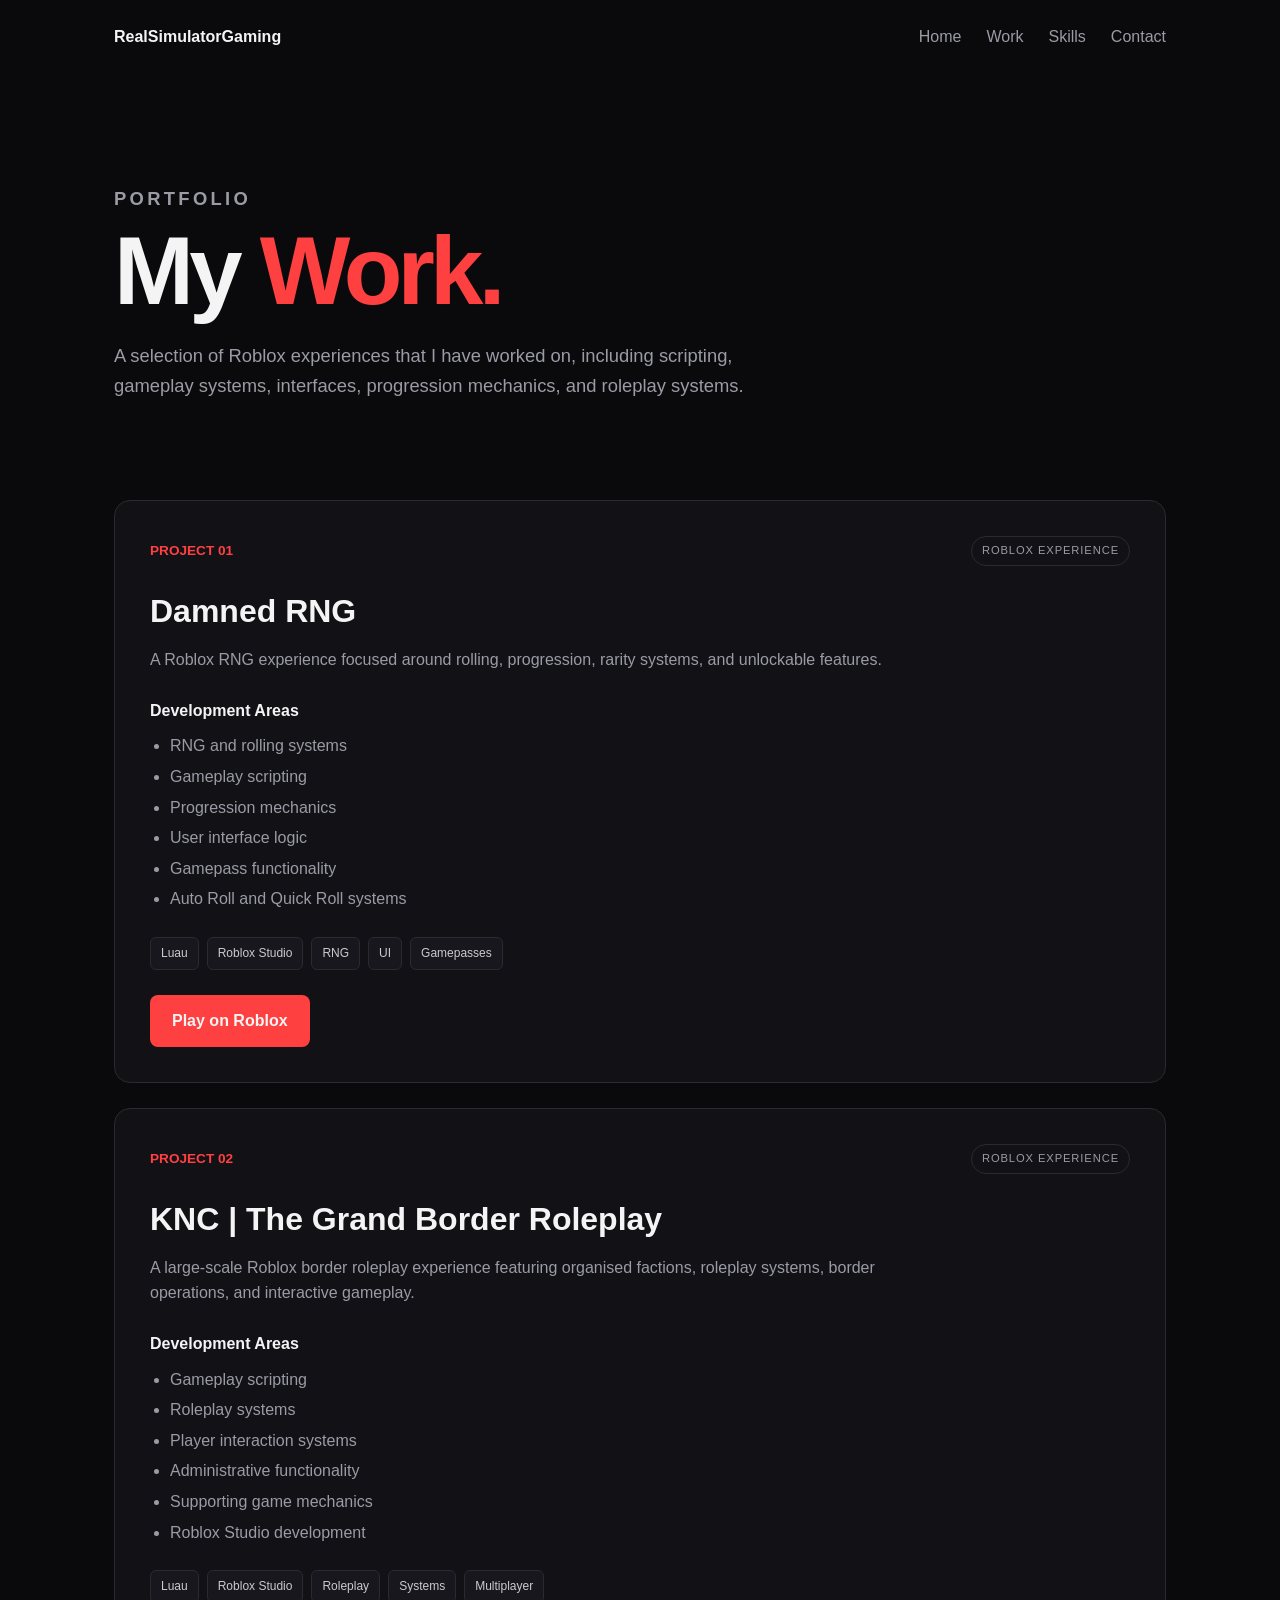
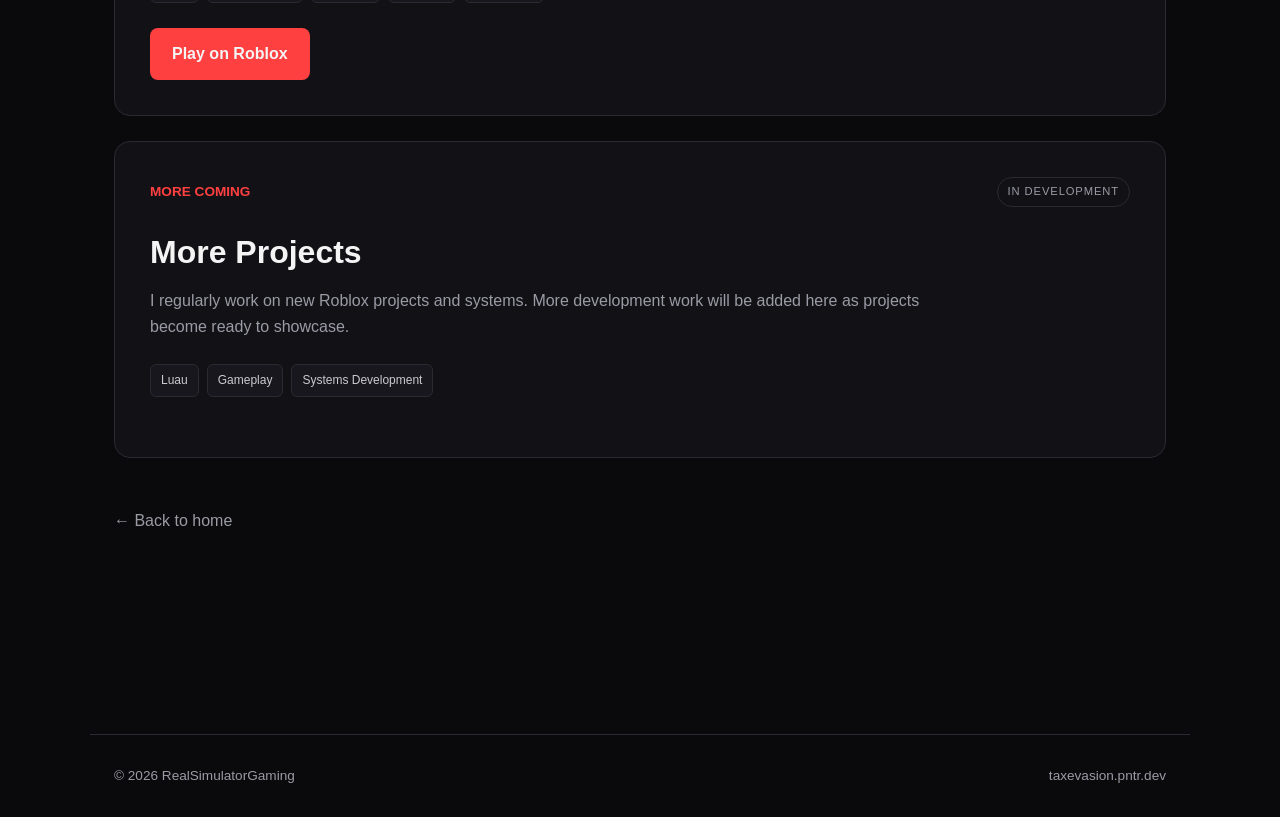
==== work.html @ 39cf5ac0 "Create work.html" ====
<!DOCTYPE html>
<html lang="en">
<head>
    <meta charset="UTF-8">
    <meta name="viewport" content="width=device-width, initial-scale=1.0">

    <title>Work | RealSimulatorGaming</title>

    <meta
        name="description"
        content="Roblox development work and projects by RealSimulatorGaming."
    >

    <link rel="stylesheet" href="style.css">

    <style>
        .work-hero {
            max-width: 1100px;
            margin: auto;
            padding: 110px 24px 70px;
        }

        .work-hero h1 {
            font-size: clamp(3rem, 8vw, 6rem);
            line-height: 0.95;
            letter-spacing: -0.05em;
            margin-bottom: 25px;
        }

        .work-hero h1 span {
            color: var(--accent);
        }

        .work-hero p {
            color: var(--muted);
            max-width: 650px;
            font-size: 1.15rem;
        }

        .projects {
            max-width: 1100px;
            margin: auto;
            padding: 30px 24px 120px;
        }

        .work-card {
            background: var(--surface);
            border: 1px solid var(--border);
            border-radius: 16px;

            padding: 35px;

            margin-bottom: 25px;

            transition:
                transform 0.2s ease,
                border-color 0.2s ease;
        }

        .work-card:hover {
            transform: translateY(-4px);
            border-color: #4a4a55;
        }

        .work-card-top {
            display: flex;
            justify-content: space-between;
            align-items: center;

            gap: 15px;

            margin-bottom: 20px;
        }

        .work-number {
            color: var(--accent);
            font-weight: 800;
            font-size: 0.85rem;
        }

        .work-status {
            font-size: 0.7rem;
            color: var(--muted);

            border: 1px solid var(--border);
            border-radius: 999px;

            padding: 5px 10px;

            letter-spacing: 0.08em;
        }

        .work-card h2 {
            font-size: 2rem;
            margin-bottom: 10px;
        }

        .work-description {
            color: var(--muted);
            max-width: 800px;
            margin-bottom: 25px;
        }

        .work-card h3 {
            margin-bottom: 10px;
            font-size: 1rem;
        }

        .work-card ul {
            padding-left: 20px;
            color: var(--muted);
            margin-bottom: 25px;
        }

        .work-card li {
            margin-bottom: 5px;
        }

        .work-tags {
            display: flex;
            gap: 8px;
            flex-wrap: wrap;

            margin-bottom: 25px;
        }

        .work-tags span {
            padding: 6px 10px;

            background: var(--surface-light);

            border: 1px solid var(--border);
            border-radius: 6px;

            color: #cacacf;

            font-size: 0.75rem;
        }

        .work-actions {
            display: flex;
            gap: 10px;
            flex-wrap: wrap;
        }

        .back-home {
            display: inline-block;
            margin-top: 25px;
            color: var(--muted);
        }

        .back-home:hover {
            color: var(--text);
        }

        @media (max-width: 600px) {
            .work-card {
                padding: 25px;
            }

            .work-card h2 {
                font-size: 1.6rem;
            }

            .work-card-top {
                align-items: flex-start;
                flex-direction: column;
            }
        }
    </style>
</head>

<body>

    <nav>
        <div class="nav-name">
            <a href="index.html">RealSimulatorGaming</a>
        </div>

        <div class="nav-links">
            <a href="index.html">Home</a>
            <a href="work.html">Work</a>
            <a href="index.html#skills">Skills</a>
            <a href="index.html#contact">Contact</a>
        </div>
    </nav>


    <header class="work-hero">

        <p class="section-label">PORTFOLIO</p>

        <h1>
            My <span>Work.</span>
        </h1>

        <p>
            A selection of Roblox experiences that I have worked on,
            including scripting, gameplay systems, interfaces,
            progression mechanics, and roleplay systems.
        </p>

    </header>


    <main class="projects">

        <!-- DAMNED RNG -->

        <article class="work-card">

            <div class="work-card-top">

                <span class="work-number">
                    PROJECT 01
                </span>

                <span class="work-status">
                    ROBLOX EXPERIENCE
                </span>

            </div>


            <h2>
                Damned RNG
            </h2>


            <p class="work-description">
                A Roblox RNG experience focused around rolling,
                progression, rarity systems, and unlockable features.
            </p>


            <h3>
                Development Areas
            </h3>


            <ul>
                <li>RNG and rolling systems</li>
                <li>Gameplay scripting</li>
                <li>Progression mechanics</li>
                <li>User interface logic</li>
                <li>Gamepass functionality</li>
                <li>Auto Roll and Quick Roll systems</li>
            </ul>


            <div class="work-tags">

                <span>Luau</span>
                <span>Roblox Studio</span>
                <span>RNG</span>
                <span>UI</span>
                <span>Gamepasses</span>

            </div>


            <div class="work-actions">

                <a
                    class="button primary"
                    href="https://www.roblox.com/games/101417776513012/Damned-RNG"
                    target="_blank"
                    rel="noopener noreferrer"
                >
                    Play on Roblox
                </a>

            </div>

        </article>


        <!-- KNC -->

        <article class="work-card">

            <div class="work-card-top">

                <span class="work-number">
                    PROJECT 02
                </span>

                <span class="work-status">
                    ROBLOX EXPERIENCE
                </span>

            </div>


            <h2>
                KNC | The Grand Border Roleplay
            </h2>


            <p class="work-description">
                A large-scale Roblox border roleplay experience featuring
                organised factions, roleplay systems, border operations,
                and interactive gameplay.
            </p>


            <h3>
                Development Areas
            </h3>


            <ul>
                <li>Gameplay scripting</li>
                <li>Roleplay systems</li>
                <li>Player interaction systems</li>
                <li>Administrative functionality</li>
                <li>Supporting game mechanics</li>
                <li>Roblox Studio development</li>
            </ul>


            <div class="work-tags">

                <span>Luau</span>
                <span>Roblox Studio</span>
                <span>Roleplay</span>
                <span>Systems</span>
                <span>Multiplayer</span>

            </div>


            <div class="work-actions">

                <a
                    class="button primary"
                    href="https://www.roblox.com/games/118736175901485/KNC-The-Grand-Border-Roleplay"
                    target="_blank"
                    rel="noopener noreferrer"
                >
                    Play on Roblox
                </a>

            </div>

        </article>


        <!-- FUTURE PROJECT -->

        <article class="work-card">

            <div class="work-card-top">

                <span class="work-number">
                    MORE COMING
                </span>

                <span class="work-status">
                    IN DEVELOPMENT
                </span>

            </div>


            <h2>
                More Projects
            </h2>


            <p class="work-description">
                I regularly work on new Roblox projects and systems.
                More development work will be added here as projects
                become ready to showcase.
            </p>


            <div class="work-tags">

                <span>Luau</span>
                <span>Gameplay</span>
                <span>Systems Development</span>

            </div>

        </article>


        <a class="back-home" href="index.html">
            ← Back to home
        </a>

    </main>


    <footer>

        <p>
            © <span id="year"></span> RealSimulatorGaming
        </p>

        <p>
            taxevasion.pntr.dev
        </p>

    </footer>


    <script>
        document.getElementById("year").textContent =
            new Date().getFullYear();
    </script>

</body>
</html>
---- style.css ----
:root {
    --background: #0a0a0c;
    --surface: #111116;
    --surface-light: #17171d;

    --text: #f4f4f5;
    --muted: #9b9ba6;

    --accent: #ff4040;
    --border: #2a2a32;

    --max-width: 1100px;
}


* {
    box-sizing: border-box;
    margin: 0;
    padding: 0;
}


html {
    scroll-behavior: smooth;
}


body {
    background: var(--background);
    color: var(--text);

    font-family:
        Inter,
        Arial,
        Helvetica,
        sans-serif;

    line-height: 1.6;
}


a {
    color: inherit;
    text-decoration: none;
}


nav {
    max-width: var(--max-width);

    margin: auto;
    padding: 24px;

    display: flex;
    align-items: center;
    justify-content: space-between;
}


.nav-name {
    font-weight: 800;
}


.nav-links {
    display: flex;
    gap: 25px;
}


.nav-links a {
    color: var(--muted);
    transition: 0.2s;
}


.nav-links a:hover {
    color: var(--text);
}


.hero {
    max-width: var(--max-width);

    margin: auto;
    padding: 130px 24px 180px;
}


.eyebrow,
.section-label {
    color: var(--accent);

    font-size: 0.8rem;
    font-weight: 800;

    letter-spacing: 0.18em;

    margin-bottom: 12px;
}


.hero h1 {
    max-width: 850px;

    font-size: clamp(3rem, 8vw, 6rem);

    line-height: 0.98;

    letter-spacing: -0.05em;
}


.hero h1 span {
    color: var(--accent);
}


.hero-text {
    max-width: 650px;

    margin-top: 30px;

    color: var(--muted);

    font-size: 1.25rem;
}


.hero-buttons {
    margin-top: 35px;

    display: flex;
    gap: 12px;

    flex-wrap: wrap;
}


.button {
    display: inline-block;

    padding: 13px 22px;

    border-radius: 8px;

    font-weight: 700;

    transition:
        transform 0.2s,
        background 0.2s;
}


.button:hover {
    transform: translateY(-2px);
}


.primary {
    background: var(--accent);
}


.secondary {
    border: 1px solid var(--border);

    background: var(--surface);
}


.joke {
    margin-top: 25px;

    color: #666670;

    font-size: 0.9rem;
}


main {
    max-width: var(--max-width);

    margin: auto;
    padding: 0 24px;
}


section {
    padding: 100px 0;
}


section h2 {
    margin-bottom: 35px;

    font-size: clamp(2rem, 5vw, 3.5rem);

    letter-spacing: -0.03em;
}


.project-grid {
    display: grid;

    grid-template-columns:
        repeat(auto-fit, minmax(280px, 1fr));

    gap: 20px;
}


.project-card {
    padding: 28px;

    background: var(--surface);

    border: 1px solid var(--border);
    border-radius: 14px;

    transition:
        transform 0.2s,
        border-color 0.2s;
}


.project-card:hover {
    transform: translateY(-4px);

    border-color: #4c4c58;
}


.project-header {
    display: flex;

    justify-content: space-between;

    margin-bottom: 25px;
}


.project-number {
    color: var(--accent);

    font-weight: 800;
}


.project-status {
    color: var(--muted);

    font-size: 0.7rem;

    letter-spacing: 0.1em;
}


.project-card h3 {
    margin-bottom: 12px;

    font-size: 1.6rem;
}


.project-card h4 {
    margin-top: 20px;
    margin-bottom: 10px;
}


.project-card p,
.project-card li {
    color: var(--muted);
}


.project-card ul {
    padding-left: 18px;
}


.tags {
    display: flex;

    gap: 8px;

    flex-wrap: wrap;

    margin-top: 24px;
}


.tags span {
    padding: 5px 9px;

    background: var(--surface-light);

    border: 1px solid var(--border);
    border-radius: 5px;

    font-size: 0.75rem;

    color: #c7c7cc;
}


.skill-grid {
    display: grid;

    grid-template-columns:
        repeat(auto-fit, minmax(220px, 1fr));

    gap: 20px;
}


.skill {
    padding: 25px 0;

    border-top: 1px solid var(--border);
}


.skill h3 {
    margin-bottom: 10px;
}


.skill p {
    color: var(--muted);
}


.code-window {
    overflow: hidden;

    background: #08080a;

    border: 1px solid var(--border);
    border-radius: 12px;
}


.code-titlebar {
    display: flex;

    align-items: center;

    gap: 7px;

    padding: 12px 15px;

    background: var(--surface);
}


.code-titlebar span {
    width: 10px;
    height: 10px;

    border-radius: 50%;

    background: #42424c;
}


.code-titlebar p {
    margin-left: 10px;

    color: var(--muted);

    font-size: 0.8rem;
}


pre {
    overflow-x: auto;

    padding: 25px;
}


code {
    color: #dedee3;

    font-family:
        "Courier New",
        monospace;

    font-size: 0.9rem;
}


.code-explanation {
    margin-top: 20px;

    max-width: 700px;

    color: var(--muted);
}


#contact > p {
    max-width: 650px;

    color: var(--muted);
}


.contact-buttons {
    display: flex;

    gap: 12px;

    margin-top: 30px;
}


footer {
    max-width: var(--max-width);

    margin: 80px auto 0;

    padding: 30px 24px;

    border-top: 1px solid var(--border);

    color: var(--muted);

    display: flex;
    justify-content: space-between;

    font-size: 0.85rem;
}


@media (max-width: 650px) {

    nav {
        align-items: flex-start;
    }

    .nav-links {
        display: none;
    }

    .hero {
        padding-top: 90px;
        padding-bottom: 120px;
    }

    footer {
        flex-direction: column;

        gap: 8px;
    }

}
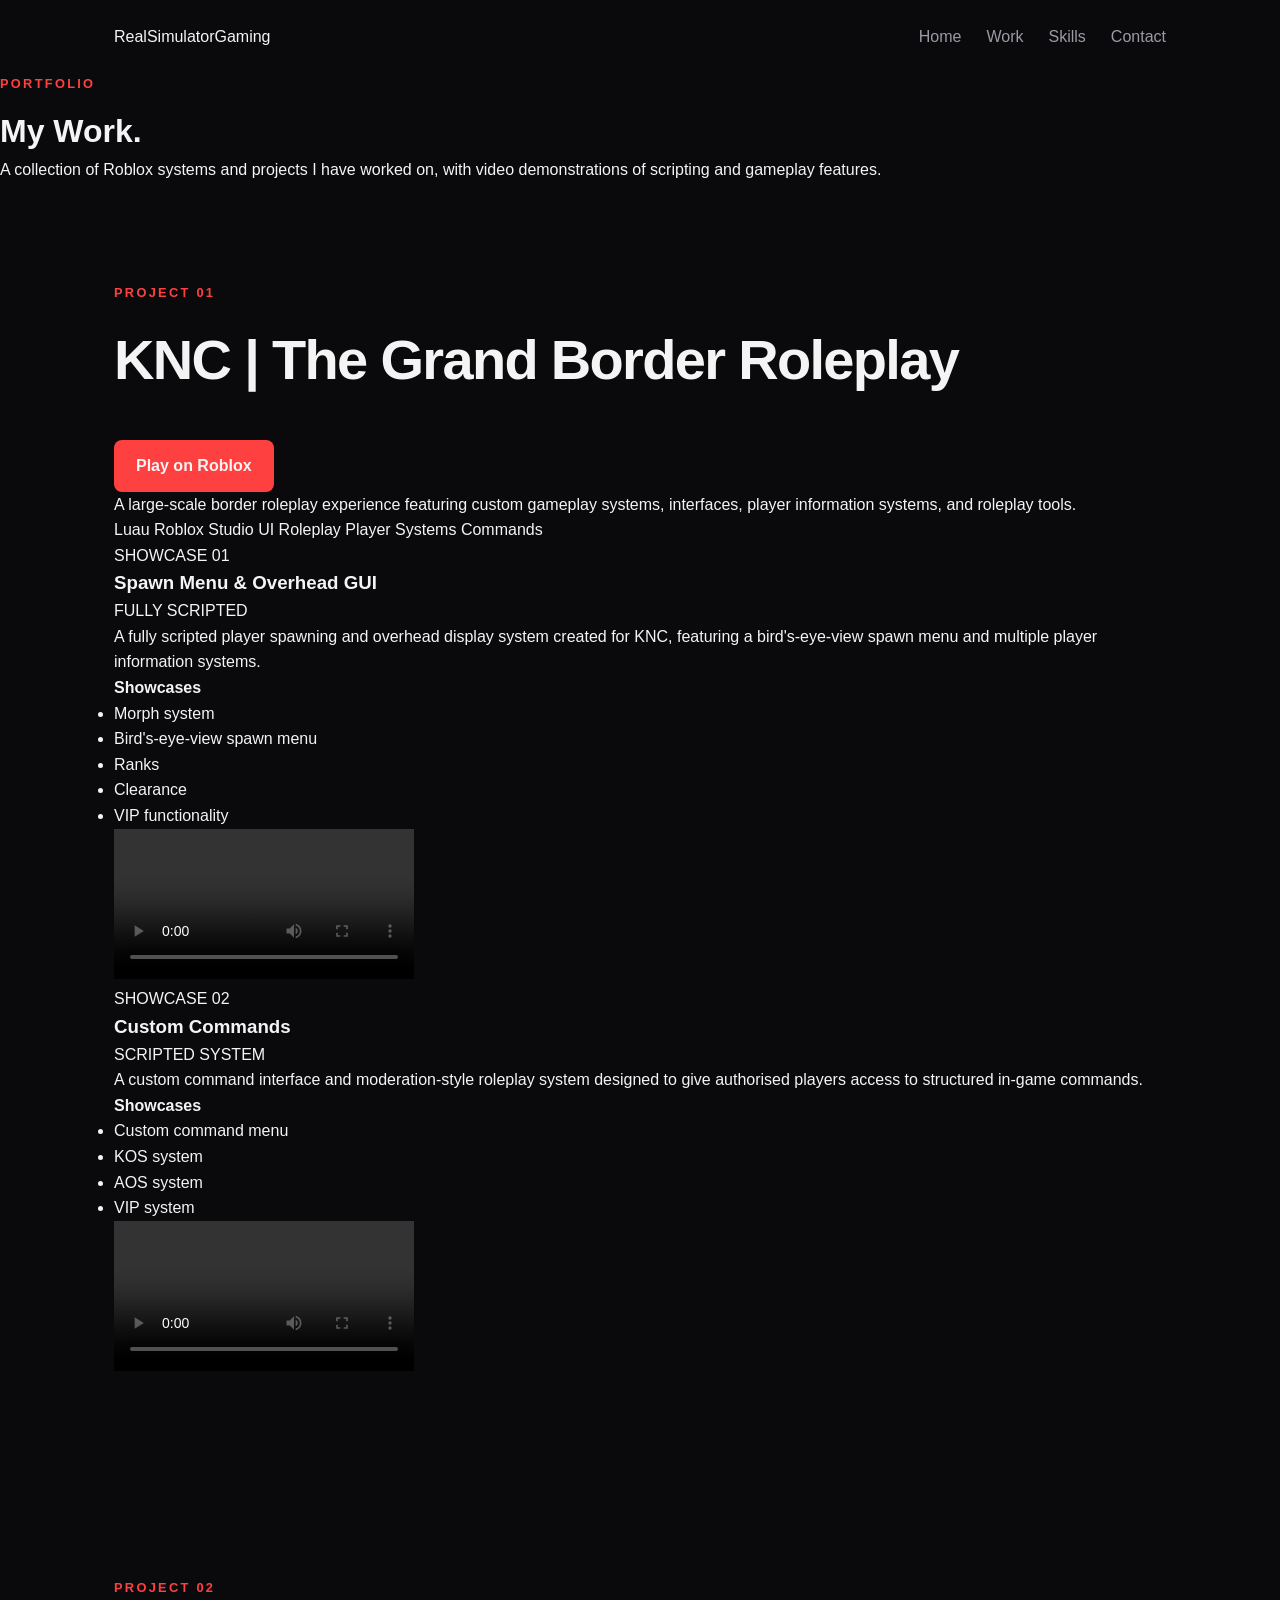
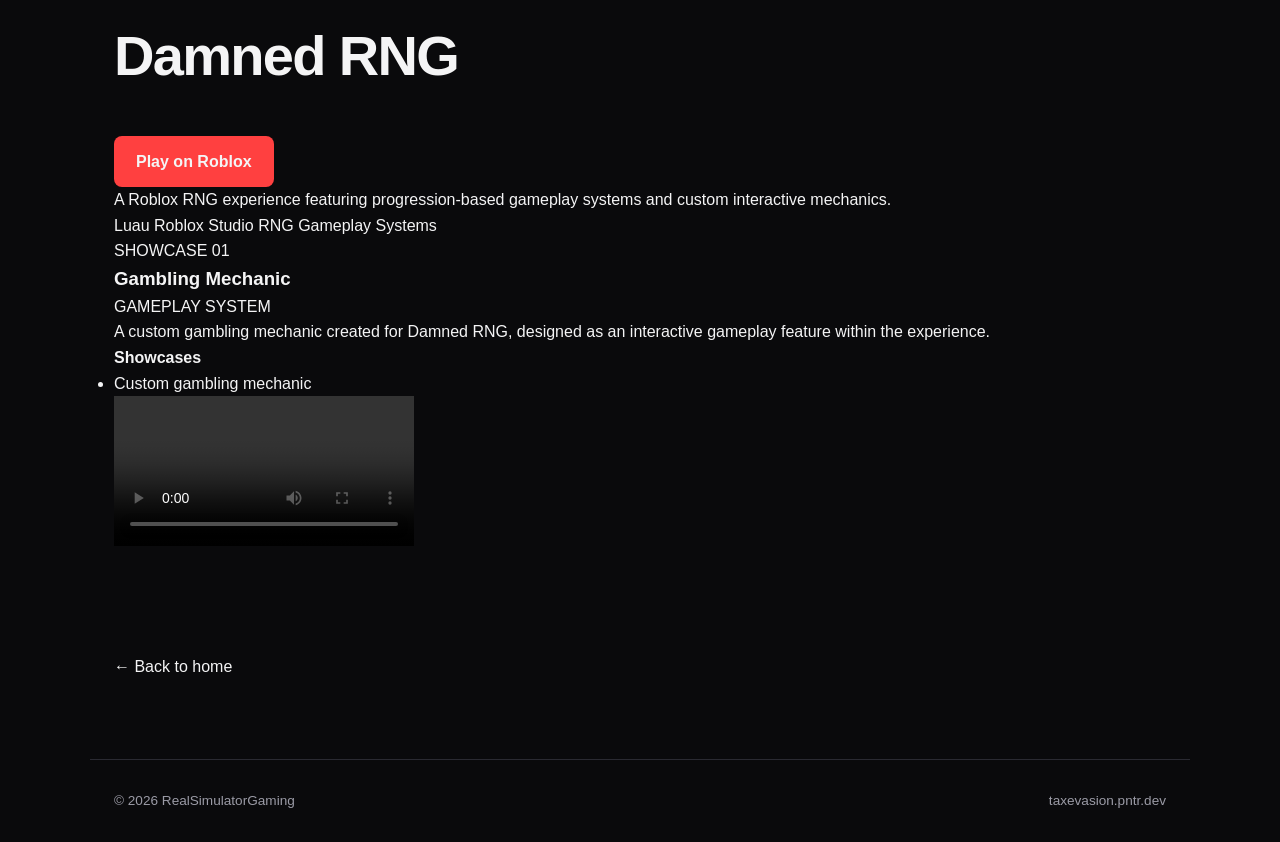
==== commit 3a0f61e0: "Update work.html with new content and structure" ====
--- a/work.html
+++ b/work.html
@@ -8,174 +8,18 @@
 
     <meta
         name="description"
-        content="Roblox development work and projects by RealSimulatorGaming."
+        content="Roblox scripting projects and showcase videos by RealSimulatorGaming."
     >
 
     <link rel="stylesheet" href="style.css">
-
-    <style>
-        .work-hero {
-            max-width: 1100px;
-            margin: auto;
-            padding: 110px 24px 70px;
-        }
-
-        .work-hero h1 {
-            font-size: clamp(3rem, 8vw, 6rem);
-            line-height: 0.95;
-            letter-spacing: -0.05em;
-            margin-bottom: 25px;
-        }
-
-        .work-hero h1 span {
-            color: var(--accent);
-        }
-
-        .work-hero p {
-            color: var(--muted);
-            max-width: 650px;
-            font-size: 1.15rem;
-        }
-
-        .projects {
-            max-width: 1100px;
-            margin: auto;
-            padding: 30px 24px 120px;
-        }
-
-        .work-card {
-            background: var(--surface);
-            border: 1px solid var(--border);
-            border-radius: 16px;
-
-            padding: 35px;
-
-            margin-bottom: 25px;
-
-            transition:
-                transform 0.2s ease,
-                border-color 0.2s ease;
-        }
-
-        .work-card:hover {
-            transform: translateY(-4px);
-            border-color: #4a4a55;
-        }
-
-        .work-card-top {
-            display: flex;
-            justify-content: space-between;
-            align-items: center;
-
-            gap: 15px;
-
-            margin-bottom: 20px;
-        }
-
-        .work-number {
-            color: var(--accent);
-            font-weight: 800;
-            font-size: 0.85rem;
-        }
-
-        .work-status {
-            font-size: 0.7rem;
-            color: var(--muted);
-
-            border: 1px solid var(--border);
-            border-radius: 999px;
-
-            padding: 5px 10px;
-
-            letter-spacing: 0.08em;
-        }
-
-        .work-card h2 {
-            font-size: 2rem;
-            margin-bottom: 10px;
-        }
-
-        .work-description {
-            color: var(--muted);
-            max-width: 800px;
-            margin-bottom: 25px;
-        }
-
-        .work-card h3 {
-            margin-bottom: 10px;
-            font-size: 1rem;
-        }
-
-        .work-card ul {
-            padding-left: 20px;
-            color: var(--muted);
-            margin-bottom: 25px;
-        }
-
-        .work-card li {
-            margin-bottom: 5px;
-        }
-
-        .work-tags {
-            display: flex;
-            gap: 8px;
-            flex-wrap: wrap;
-
-            margin-bottom: 25px;
-        }
-
-        .work-tags span {
-            padding: 6px 10px;
-
-            background: var(--surface-light);
-
-            border: 1px solid var(--border);
-            border-radius: 6px;
-
-            color: #cacacf;
-
-            font-size: 0.75rem;
-        }
-
-        .work-actions {
-            display: flex;
-            gap: 10px;
-            flex-wrap: wrap;
-        }
-
-        .back-home {
-            display: inline-block;
-            margin-top: 25px;
-            color: var(--muted);
-        }
-
-        .back-home:hover {
-            color: var(--text);
-        }
-
-        @media (max-width: 600px) {
-            .work-card {
-                padding: 25px;
-            }
-
-            .work-card h2 {
-                font-size: 1.6rem;
-            }
-
-            .work-card-top {
-                align-items: flex-start;
-                flex-direction: column;
-            }
-        }
-    </style>
 </head>
 
 <body>
 
-    <nav>
-        <div class="nav-name">
-            <a href="index.html">RealSimulatorGaming</a>
-        </div>
+    <nav class="navbar">
+        <a href="index.html" class="nav-brand">
+            RealSimulatorGaming
+        </a>
 
         <div class="nav-links">
             <a href="index.html">Home</a>
@@ -188,212 +32,296 @@
 
     <header class="work-hero">
 
-        <p class="section-label">PORTFOLIO</p>
+        <p class="eyebrow">
+            PORTFOLIO
+        </p>
 
         <h1>
             My <span>Work.</span>
         </h1>
 
         <p>
-            A selection of Roblox experiences that I have worked on,
-            including scripting, gameplay systems, interfaces,
-            progression mechanics, and roleplay systems.
+            A collection of Roblox systems and projects I have worked on,
+            with video demonstrations of scripting and gameplay features.
         </p>
 
     </header>
 
 
-    <main class="projects">
-
-        <!-- DAMNED RNG -->
-
-        <article class="work-card">
-
-            <div class="work-card-top">
-
-                <span class="work-number">
-                    PROJECT 01
-                </span>
-
-                <span class="work-status">
-                    ROBLOX EXPERIENCE
-                </span>
+    <main class="work-container">
+
+
+        <!-- KNC -->
+
+        <section class="project-section" id="knc">
+
+            <div class="project-heading">
+
+                <div>
+                    <p class="section-label">
+                        PROJECT 01
+                    </p>
+
+                    <h2>
+                        KNC | The Grand Border Roleplay
+                    </h2>
+                </div>
+
+                <a
+                    href="https://www.roblox.com/games/118736175901485/KNC-The-Grand-Border-Roleplay"
+                    target="_blank"
+                    rel="noopener noreferrer"
+                    class="button primary"
+                >
+                    Play on Roblox
+                </a>
 
             </div>
 
 
-            <h2>
-                Damned RNG
-            </h2>
-
-
-            <p class="work-description">
-                A Roblox RNG experience focused around rolling,
-                progression, rarity systems, and unlockable features.
+            <p class="project-description">
+                A large-scale border roleplay experience featuring custom
+                gameplay systems, interfaces, player information systems,
+                and roleplay tools.
             </p>
 
 
-            <h3>
-                Development Areas
-            </h3>
-
-
-            <ul>
-                <li>RNG and rolling systems</li>
-                <li>Gameplay scripting</li>
-                <li>Progression mechanics</li>
-                <li>User interface logic</li>
-                <li>Gamepass functionality</li>
-                <li>Auto Roll and Quick Roll systems</li>
-            </ul>
-
-
-            <div class="work-tags">
-
+            <div class="project-tags">
+                <span>Luau</span>
+                <span>Roblox Studio</span>
+                <span>UI</span>
+                <span>Roleplay</span>
+                <span>Player Systems</span>
+                <span>Commands</span>
+            </div>
+
+
+            <!-- VIDEO 1 -->
+
+            <article class="showcase-card">
+
+                <div class="showcase-header">
+
+                    <div>
+                        <p class="showcase-number">
+                            SHOWCASE 01
+                        </p>
+
+                        <h3>
+                            Spawn Menu & Overhead GUI
+                        </h3>
+                    </div>
+
+                    <span class="status-badge">
+                        FULLY SCRIPTED
+                    </span>
+
+                </div>
+
+
+                <p class="showcase-description">
+                    A fully scripted player spawning and overhead display
+                    system created for KNC, featuring a bird's-eye-view
+                    spawn menu and multiple player information systems.
+                </p>
+
+
+                <h4>
+                    Showcases
+                </h4>
+
+                <ul class="feature-list">
+                    <li>Morph system</li>
+                    <li>Bird's-eye-view spawn menu</li>
+                    <li>Ranks</li>
+                    <li>Clearance</li>
+                    <li>VIP functionality</li>
+                </ul>
+
+
+                <video
+                    class="project-video"
+                    controls
+                    preload="metadata"
+                >
+                    <source
+                        src="knc-spawn-menu-overhead-gui.mp4"
+                        type="video/mp4"
+                    >
+
+                    Your browser does not support video playback.
+                </video>
+
+            </article>
+
+
+            <!-- VIDEO 2 -->
+
+            <article class="showcase-card">
+
+                <div class="showcase-header">
+
+                    <div>
+                        <p class="showcase-number">
+                            SHOWCASE 02
+                        </p>
+
+                        <h3>
+                            Custom Commands
+                        </h3>
+                    </div>
+
+                    <span class="status-badge">
+                        SCRIPTED SYSTEM
+                    </span>
+
+                </div>
+
+
+                <p class="showcase-description">
+                    A custom command interface and moderation-style roleplay
+                    system designed to give authorised players access to
+                    structured in-game commands.
+                </p>
+
+
+                <h4>
+                    Showcases
+                </h4>
+
+                <ul class="feature-list">
+                    <li>Custom command menu</li>
+                    <li>KOS system</li>
+                    <li>AOS system</li>
+                    <li>VIP system</li>
+                </ul>
+
+
+                <video
+                    class="project-video"
+                    controls
+                    preload="metadata"
+                >
+                    <source
+                        src="knc-custom-commands.mp4"
+                        type="video/mp4"
+                    >
+
+                    Your browser does not support video playback.
+                </video>
+
+            </article>
+
+        </section>
+
+
+        <!-- DAMNED -->
+
+        <section class="project-section" id="damned">
+
+            <div class="project-heading">
+
+                <div>
+                    <p class="section-label">
+                        PROJECT 02
+                    </p>
+
+                    <h2>
+                        Damned RNG
+                    </h2>
+                </div>
+
+                <a
+                    href="https://www.roblox.com/games/101417776513012/Damned-RNG"
+                    target="_blank"
+                    rel="noopener noreferrer"
+                    class="button primary"
+                >
+                    Play on Roblox
+                </a>
+
+            </div>
+
+
+            <p class="project-description">
+                A Roblox RNG experience featuring progression-based gameplay
+                systems and custom interactive mechanics.
+            </p>
+
+
+            <div class="project-tags">
                 <span>Luau</span>
                 <span>Roblox Studio</span>
                 <span>RNG</span>
-                <span>UI</span>
-                <span>Gamepasses</span>
-
+                <span>Gameplay Systems</span>
             </div>
 
 
-            <div class="work-actions">
-
-                <a
-                    class="button primary"
-                    href="https://www.roblox.com/games/101417776513012/Damned-RNG"
-                    target="_blank"
-                    rel="noopener noreferrer"
-                >
-                    Play on Roblox
-                </a>
-
-            </div>
-
-        </article>
-
-
-        <!-- KNC -->
-
-        <article class="work-card">
-
-            <div class="work-card-top">
-
-                <span class="work-number">
-                    PROJECT 02
-                </span>
-
-                <span class="work-status">
-                    ROBLOX EXPERIENCE
-                </span>
-
-            </div>
-
-
-            <h2>
-                KNC | The Grand Border Roleplay
-            </h2>
-
-
-            <p class="work-description">
-                A large-scale Roblox border roleplay experience featuring
-                organised factions, roleplay systems, border operations,
-                and interactive gameplay.
-            </p>
-
-
-            <h3>
-                Development Areas
-            </h3>
-
-
-            <ul>
-                <li>Gameplay scripting</li>
-                <li>Roleplay systems</li>
-                <li>Player interaction systems</li>
-                <li>Administrative functionality</li>
-                <li>Supporting game mechanics</li>
-                <li>Roblox Studio development</li>
-            </ul>
-
-
-            <div class="work-tags">
-
-                <span>Luau</span>
-                <span>Roblox Studio</span>
-                <span>Roleplay</span>
-                <span>Systems</span>
-                <span>Multiplayer</span>
-
-            </div>
-
-
-            <div class="work-actions">
-
-                <a
-                    class="button primary"
-                    href="https://www.roblox.com/games/118736175901485/KNC-The-Grand-Border-Roleplay"
-                    target="_blank"
-                    rel="noopener noreferrer"
-                >
-                    Play on Roblox
-                </a>
-
-            </div>
-
-        </article>
-
-
-        <!-- FUTURE PROJECT -->
-
-        <article class="work-card">
-
-            <div class="work-card-top">
-
-                <span class="work-number">
-                    MORE COMING
-                </span>
-
-                <span class="work-status">
-                    IN DEVELOPMENT
-                </span>
-
-            </div>
-
-
-            <h2>
-                More Projects
-            </h2>
-
-
-            <p class="work-description">
-                I regularly work on new Roblox projects and systems.
-                More development work will be added here as projects
-                become ready to showcase.
-            </p>
-
-
-            <div class="work-tags">
-
-                <span>Luau</span>
-                <span>Gameplay</span>
-                <span>Systems Development</span>
-
-            </div>
-
-        </article>
-
-
-        <a class="back-home" href="index.html">
+            <!-- VIDEO 3 -->
+
+            <article class="showcase-card">
+
+                <div class="showcase-header">
+
+                    <div>
+                        <p class="showcase-number">
+                            SHOWCASE 01
+                        </p>
+
+                        <h3>
+                            Gambling Mechanic
+                        </h3>
+                    </div>
+
+                    <span class="status-badge">
+                        GAMEPLAY SYSTEM
+                    </span>
+
+                </div>
+
+
+                <p class="showcase-description">
+                    A custom gambling mechanic created for Damned RNG,
+                    designed as an interactive gameplay feature within
+                    the experience.
+                </p>
+
+
+                <h4>
+                    Showcases
+                </h4>
+
+                <ul class="feature-list">
+                    <li>Custom gambling mechanic</li>
+                </ul>
+
+
+                <video
+                    class="project-video"
+                    controls
+                    preload="metadata"
+                >
+                    <source
+                        src="damned-gambling-mechanic.mp4"
+                        type="video/mp4"
+                    >
+
+                    Your browser does not support video playback.
+                </video>
+
+            </article>
+
+        </section>
+
+
+        <a href="index.html" class="back-link">
             ← Back to home
         </a>
 
     </main>
 
 
-    <footer>
+    <footer class="footer">
 
         <p>
             © <span id="year"></span> RealSimulatorGaming
@@ -406,10 +334,7 @@
     </footer>
 
 
-    <script>
-        document.getElementById("year").textContent =
-            new Date().getFullYear();
-    </script>
+    <script src="script.js"></script>
 
 </body>
 </html>
